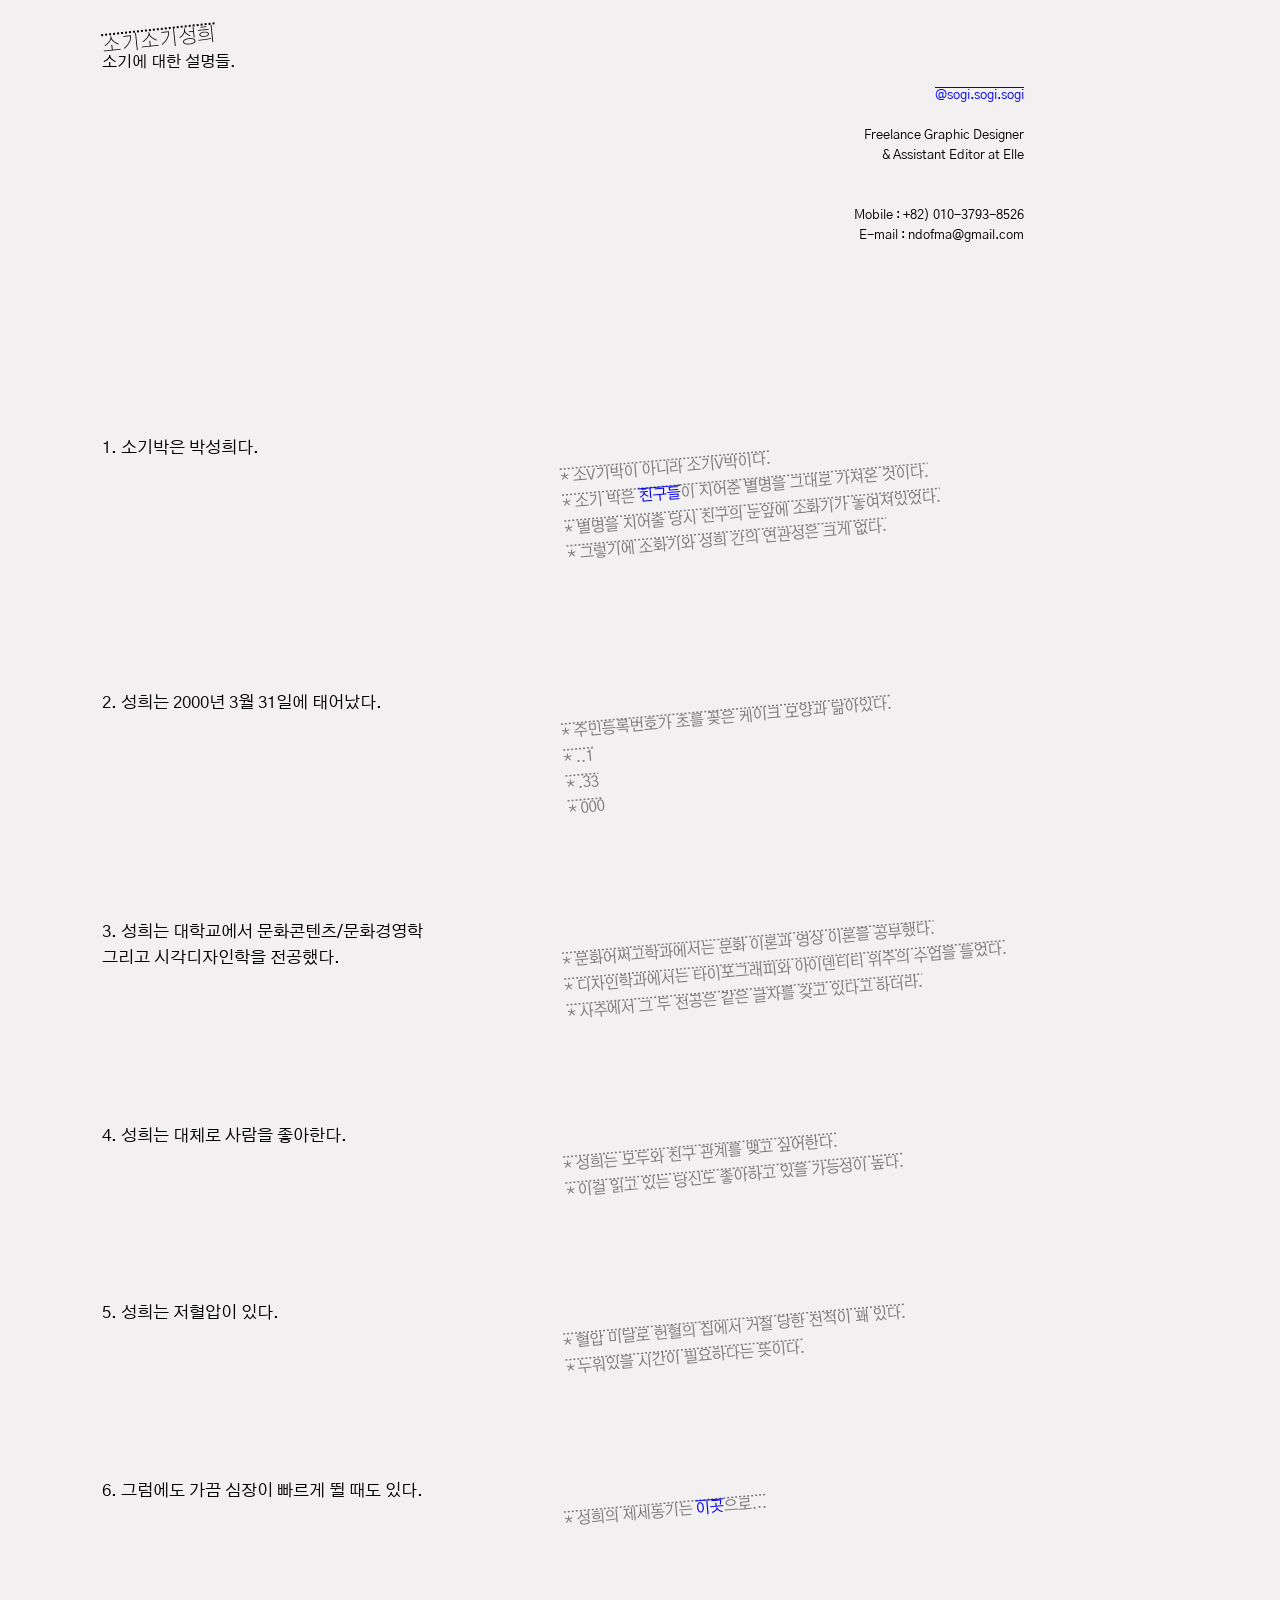
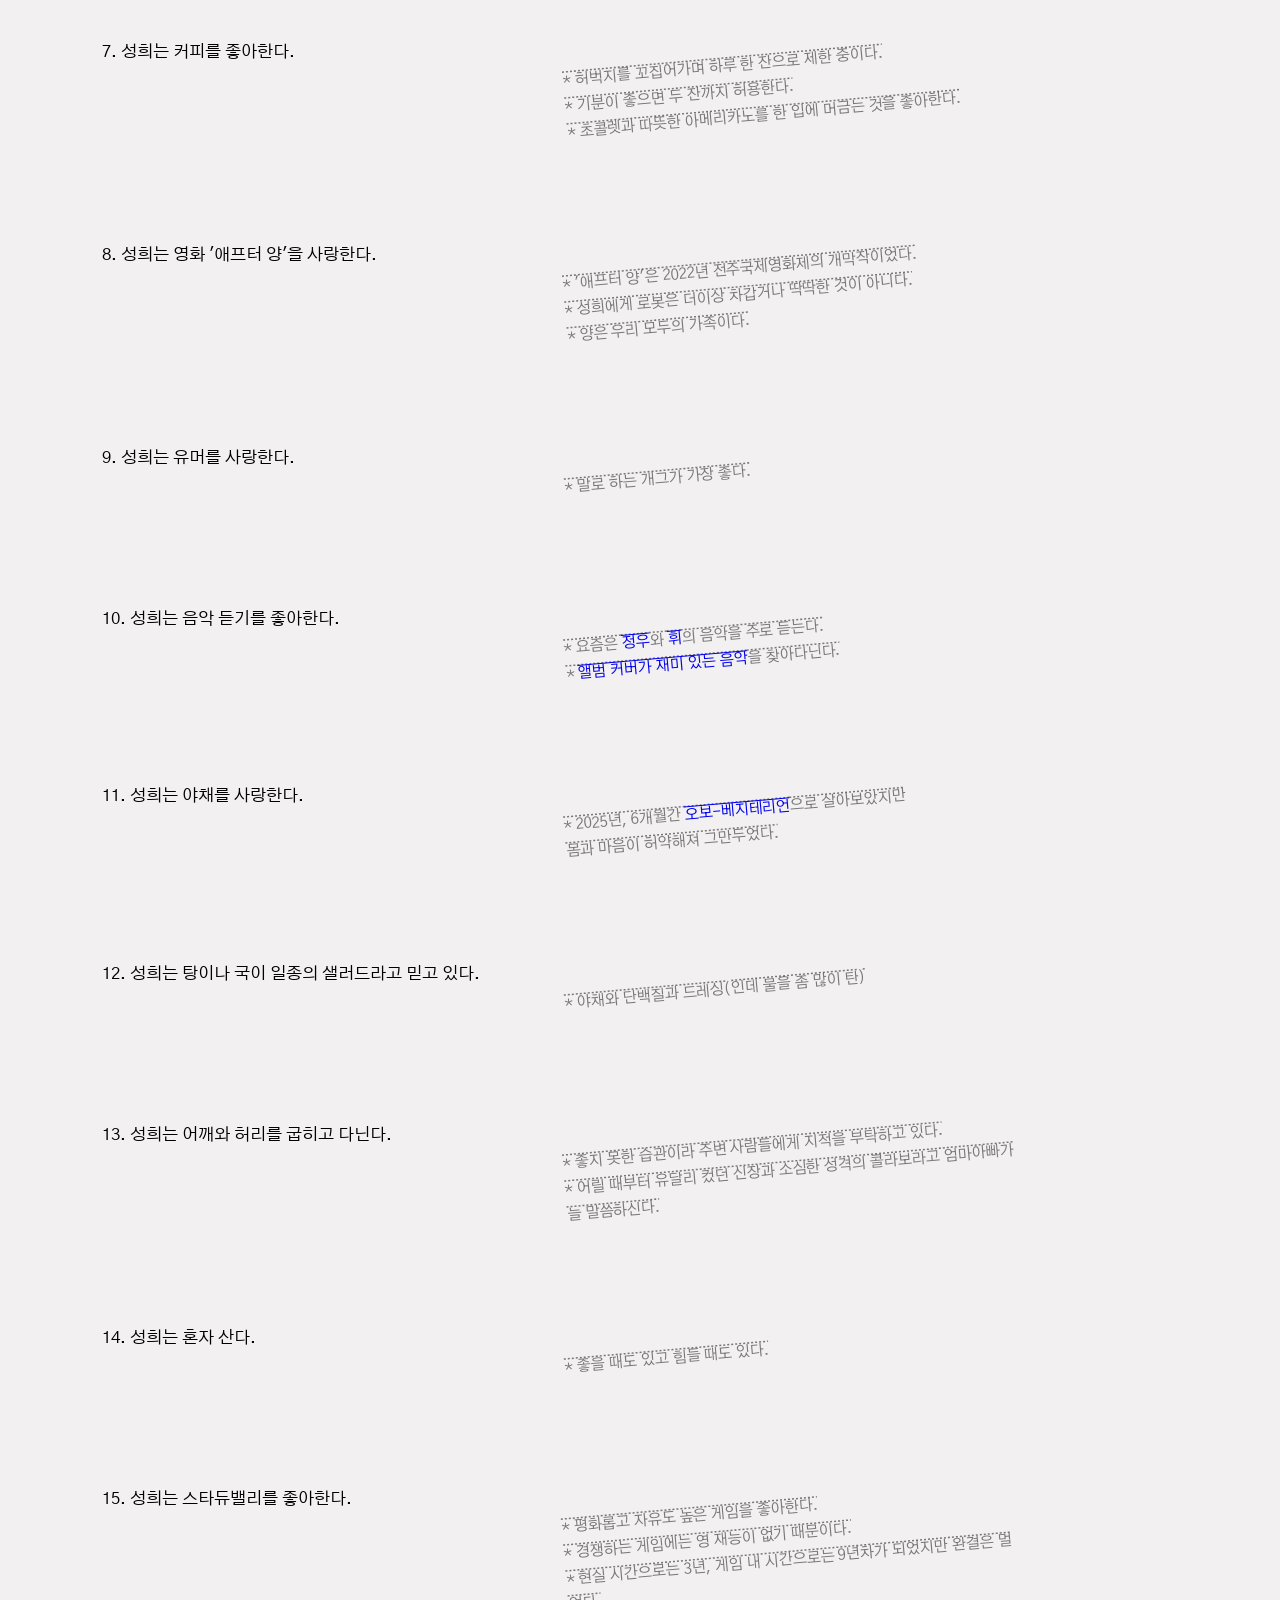
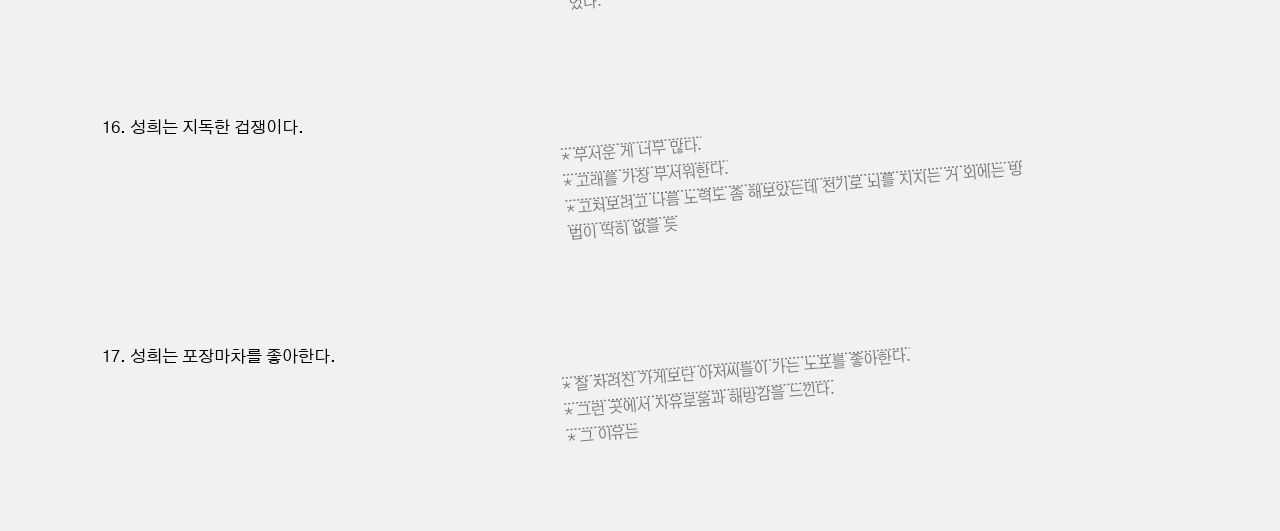
==== index.html @ a4426c16 "Rename sogi.sogi.html to index.html" ====
<!DOCTYPE html>
<html lang="ko">
<head>
    <meta charset="UTF-8">
    <meta name="viewport" content="width=device-width, initial-scale=1.0">
  <link rel="preconnect" href="https://fonts.googleapis.com">
  <link rel="preconnect" href="https://fonts.gstatic.com" crossorigin>
  <link href="https://fonts.googleapis.com/css2?family=Gothic+A1&display=swap" rel="stylesheet">
  
  <link rel="stylesheet" href="sogi.sogi.css" />
    <title>sogi.sogi.seonghee!</title></head>

    <body>
        <!-- <p class="big">소기</p>
        <p class="big">소기</p>
        <p class="big">성희</p> -->
        
        
        <div class="row"> 
            <div<
        <p class="title">소기소기성희</p>
       <!-- <div class="fixed-note"></div>  -->
        
        </div>
<div>소기에 대한 설명들.</div>         
         <aside>
        <p class="info">
            <a href="https://www.instagram.com/sogi.sogi.sogi/">@sogi.sogi.sogi</a><br> <br>Freelance Graphic Designer<br>& Assistant Editor at Elle<br><br><br>Mobile : +82) 010-3793-8526<br>E-mail : ndofma@gmail.com<br></p></aside>
        </div>
        
         <br><br><br><br><br><br><br><br>


    <main class="layout">
        <div class="row">
        <p class = "text">1. 소기박은 박성희다.<br></p>
        <aside class="note"><br>
       * 소V기박이 아니라 소기V박이다.<br>
   * 소기 박은 <a href="https://sogithehuman.neocities.org/chin9">친구들</a>이 지어준 별명을 그대로 가져온 것이다.<br>
 * 별명을 지어줄 당시 친구의 눈앞에 소화기가 놓여져있었다.<br>
* 그렇기에 소화기와 성희 간의 연관성은 크게 없다.<br>
<!-- *  <img src="./images/sh.HEIC" title="피곤한 성희"> 성희는 이렇게 생겼다.<br>
* 피곤해서 죽기 직전에 지하철에서 남긴 사진이다.<br>
* 성희는 늘 지쳐있다. <br>
* 당신과 함께 있는 지금 이 자리가 즐겁지 않은 것이 아니다.<br>
* 성희는 내일도 벌써 피곤하다.--><br>
       
        </aside></div>
        <br><br><br><br><br>

           <div class="row">
         <p class="text">2. 성희는 2000년 3월 31일에 태어났다.</p>
         <aside class="note"><br>
        * 주민등록번호가 초를 꽂은 케이크 모양과 닮아있다.<br>
        * ..1<br>
        * .33<br>
        * 000</aside>
         </div>   <br><br><br><br><br>


    <div class="row">
         <p class="text">3. 성희는 대학교에서 문화콘텐츠/문화경영학<br>그리고 시각디자인학을 전공했다.</p>
         <aside class="note"><br>
                * 문화어쩌고학과에서는 문화 이론과 영상 이론을 공부했다.<br>
                * 디자인학과에서는 타이포그래피와 아이덴티티 위주의 수업을 들었다.<br>
                * 사주에서 그 두 전공은 같은 글자를 갖고  있다고 하더라.<br>
         </aside>
        </div>
             <br><br><br><br><br>



         <div class="row">
         <p class="text">4. 성희는 대체로 사람을 좋아한다.</p>
         <aside class="note"><br>
        * 성희는 모두와 친구 관계를 맺고 싶어한다.<br>
        * 이걸 읽고 있는 당신도 좋아하고 있을 가능성이 높다.</aside>
         </div>
 <br><br><br>      <br><br>
 
 
 <div class="row">
         <p class="text">5. 성희는 저혈압이 있다.</p>
         <aside class="note"><br>
         * 혈압 미달로 헌혈의 집에서 거절 당한 전적이 꽤 있다.<br>
        * 누워있을 시간이 필요하다는 뜻이다.
        </aside> </div> <br><br><br><br><br>
        
        
 
         <div class="row">
         <p class="text">6. 그럼에도 가끔 심장이 빠르게 뛸 때도 있다.</p>
         <aside class="note"><br>
        * 성희의 제세동기는 <a href="https://sogithehuman.neocities.org/favorite">이곳</a>으로...<br>
         </div> <br><br><br><br><br>
         
         
 
 
 
    <div class="row">
         <p class="text">7. 성희는 커피를 좋아한다.</p>
         <aside class="note"><br>
        * 허벅지를 꼬집어가며 하루 한 잔으로 제한 중이다.<br>
        * 기분이 좋으면 두 잔까지 허용한다.<br>
        * 초콜렛과 따뜻한 아메리카노를 한 입에 머금는 것을 좋아한다.</aside>
         </div>   <br><br><br><br><br>
         

             <div class="row">
         <p class="text">8. 성희는 영화 '애프터 양'을 사랑한다.</p>
         <aside class="note"><br>
          * '애프터 양'은 2022년 전주국제영화제의 개막작이었다.<br> 
        * 성희에게 로봇은 더이상 차갑거나 딱딱한 것이 아니다.<br>
        * 양은 우리 모두의 가족이다.</aside>
         </div>   <br><br><br><br><br>

         

         <div class="row">
         <p class="text">9. 성희는 유머를 사랑한다.</p>
         <aside class="note"><br>
        * 말로 하는 개그가 가장 좋다.</aside>
         </div>   <br><br><br><br><br>

            <div class="row">
         <p class="text">10. 성희는 음악 듣기를 좋아한다.</p>
         <aside class="note"><br>
        * 요즘은 <a href="https://youtu.be/V5HoLAXrogw?si=Zz0A3NpI5x4btUNz">정우</a>와 <a href="https://youtu.be/dEBseichzEA?si=SrDgjM03wIqB45ku">휘</a>의 음악을 주로 듣는다.<br>
        * <a href="https://music.apple.com/kr/playlist/%EC%95%A8%EB%B2%94-%EC%BB%A4%EB%B2%84%EC%97%90-%EB%8C%80%ED%95%9C-%ED%94%8C%EB%A0%88%EC%9D%B4%EB%A6%AC%EC%8A%A4%ED%8A%B8/pl.u-pMyl1pbHW2Dy07X?l=en-GB">앨범 커버가 재미 있는 음악</a>을 찾아다닌다.</aside>
         </div>   <br><br><br><br><br>


                  <div class="row">
         <p class="text">11. 성희는 야채를 사랑한다.</p>
         <aside class="note"><br>
        * 2025년, 6개월간 <a href="https://namu.wiki/w/채식주의#s-2.1.3">오보-베지테리언</a>으로 살아보았지만 <br>
        몸과 마음이 허약해져 그만두었다.</aside>
         </div>   <br><br><br><br><br>
         
                          <div class="row">
         <p class="text">12. 성희는 탕이나 국이 일종의 샐러드라고 믿고 있다.</p>
         <aside class="note"><br>
        * 야채와 단백질과 드레싱(인데 물을 좀 많이 탄)<br>
    </aside>
         </div>   <br><br><br><br><br>



         <div class="row">
         <p class="text">13. 성희는 어깨와 허리를 굽히고 다닌다.</p>
         <aside class="note"><br>
        * 좋지 못한 습관이라 주변 사람들에게 지적을 부탁하고 있다.<br>
        * 어릴 때부터 유달리 컸던 신장과 소심한 성격의 콜라보라고 엄마아빠가 늘 말씀하신다.
        </aside> </div> <br><br><br><br><br>
        
        <div class="row">
         <p class="text">14. 성희는 혼자 산다.</p>
         <aside class="note"><br>
        * 좋을 때도 있고 힘들 때도 있다.</aside>
         </div>   <br><br><br><br><br>
         
                 <div class="row">
         <p class="text">15. 성희는 스타듀밸리를 좋아한다.</p>
         <aside class="note"><br>
        * 평화롭고 자유도 높은 게임을 좋아한다.<br>
        * 경쟁하는 게임에는 영 재능이 없기 때문이다.<br>
        * 현실 시간으로는 3년, 게임 내 시간으로는 9년차가 되었지만 완결은 멀었다.</aside>
         </div>   <br><br><br><br><br>

                 <div class="row">
         <p class="text">16. 성희는 지독한 겁쟁이다.</p>
         <aside class="note"><br>
        * 무서운 게 너무 많다.<br>
        * 고래를 가장 무서워한다.<br>
        * 고쳐보려고 나름 노력도 좀 해보았는데 전기로 뇌를 지지는 거 외에는 방법이 딱히 없을 듯</aside>
         </div>   <br><br><br><br><br>
         
         
                   <div class="row">
         <p class="text">17. 성희는 포장마차를 좋아한다.</p>
         <aside class="note"><br>
        * 잘 차려진 가게보단 아저씨들이 가는 노포를 좋아한다.<br>
        * 그런 곳에서 자유로움과 해방감을 느낀다.<br>
        * 그 이유는</aside>
         </div>   <br><br><br><br><br>


    


        </div>
        </body>
---- sogi.sogi.css ----
body {
     margin: 0;
  height: 100vh;
  background: #F2f0f0;
  font-family: 'Gothic A1', sans-serif;
    /* background-image: url("../images/winnie_illust.png");.. 더블닷이 나간다는 거임 폴더 얘기 ㅇㅇ */
    display: flex; /* flex를 넣으면 flex direction 넣어줘야함 */
  flex-direction: column; /* row와 column, 컬럼의 친구는 align-item */
  padding-top: 10px;
  padding-left: 8vw;
  padding-right: 20vw;
  padding-bottom: 10vw;
  
}

.box {
 font-size:11pt;
 line-height:1.5;
  text-indent: 2em;
}

.title{
 font-size: 15Pt;
 font-weight:200;
     transform :rotate(-6deg);
    text-decoration-line: overline;
    text-decoration-style: dotted;
}

.row{
    display: grid;
    grid-template-columns : 1fr 1fr;
}


.text{
 font-size: 13pt 
}
.note{
    font-size: 11.4pt;
    line-height: 1.7;
    color: rgba(0, 0, 0, 0.5);
    transform: rotate(-5deg);
        text-decoration-line: overline;
    text-decoration-style: dotted;
}

a {  text-decoration-line: overline;
    text-decoration-style:solid;
}


p {
    font-size: 13pt;
    line-height :1.5;
    
}


.fixed-note {
    position: fixed;
  
}

.info {
  text-align : right;
  font-size : 10pt;
  
}

.img {
    width: 8vw;
    vertical-align: top;
    align-items:right;
   
}




/** .big {
    text-align: center;
    font-family: 'Times New Roman', Times, serif;
    font-size: 80pt;
     line-height: 0;
} **/
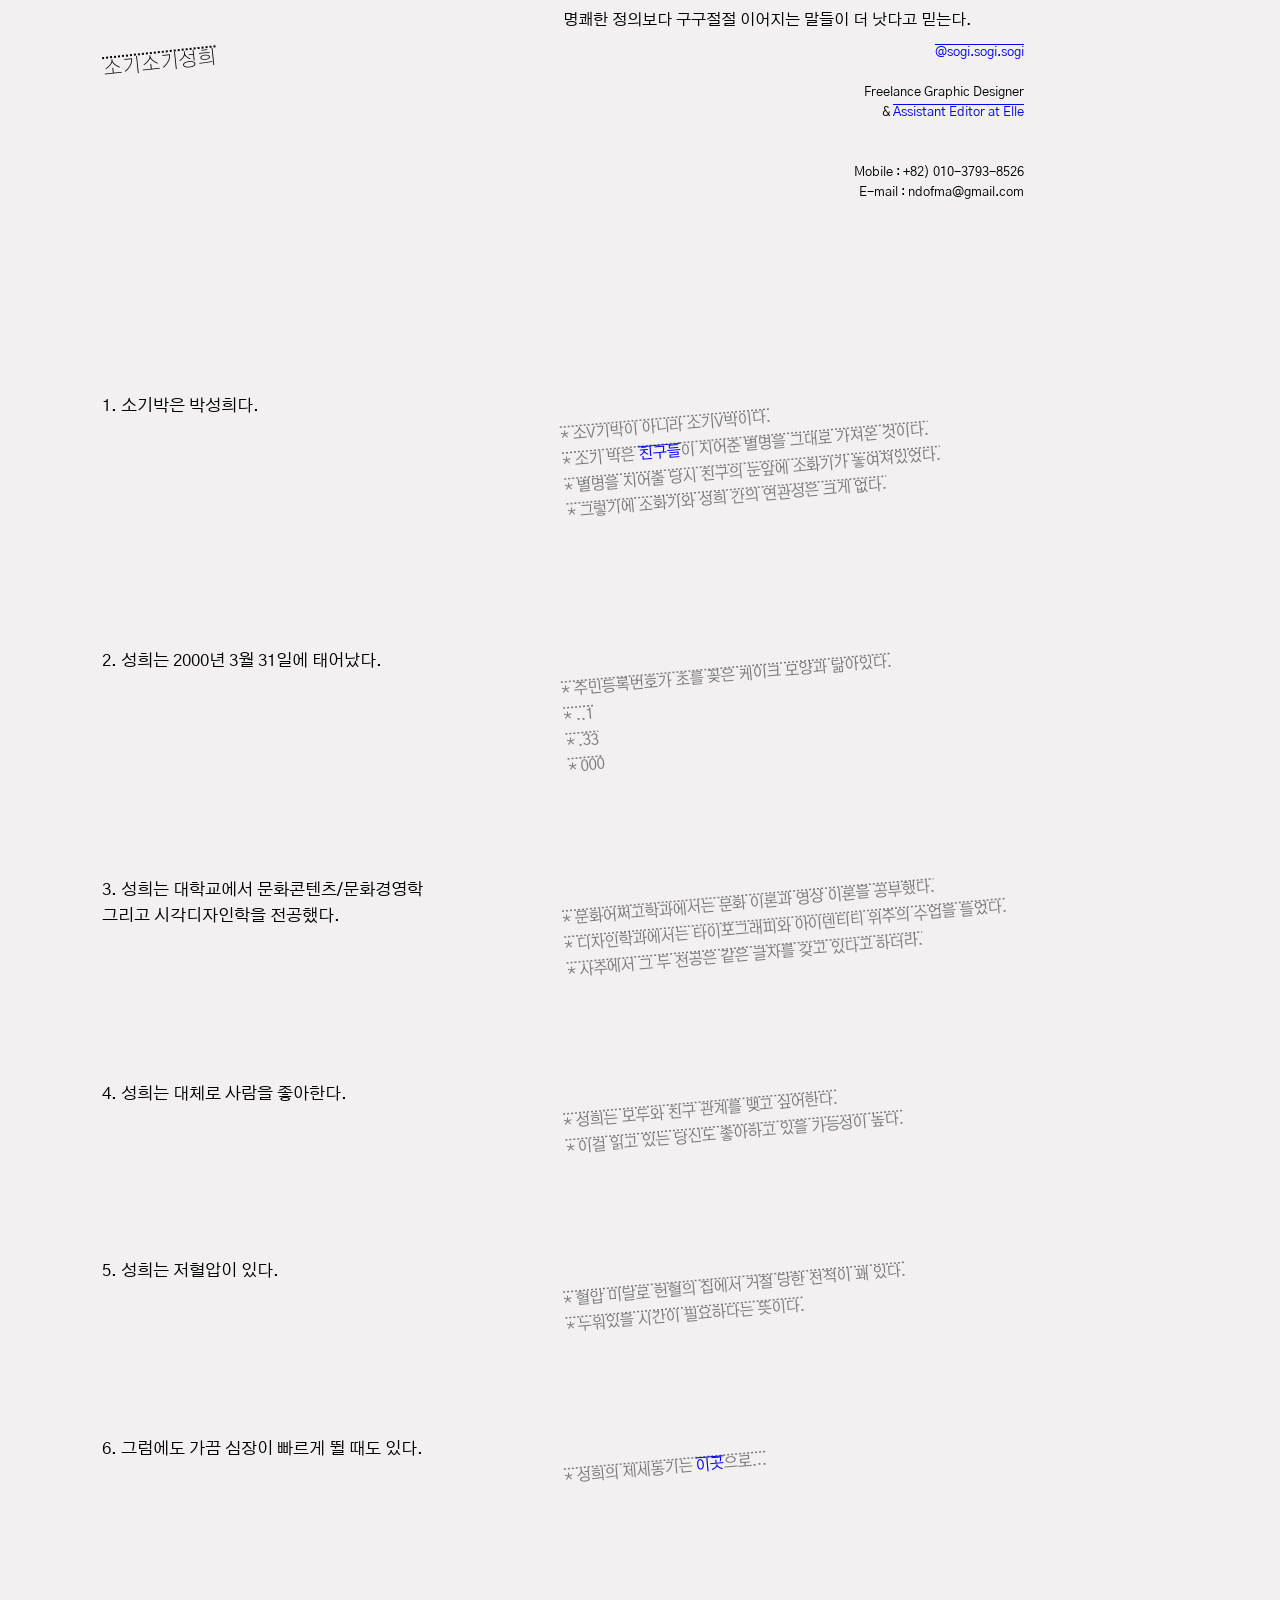
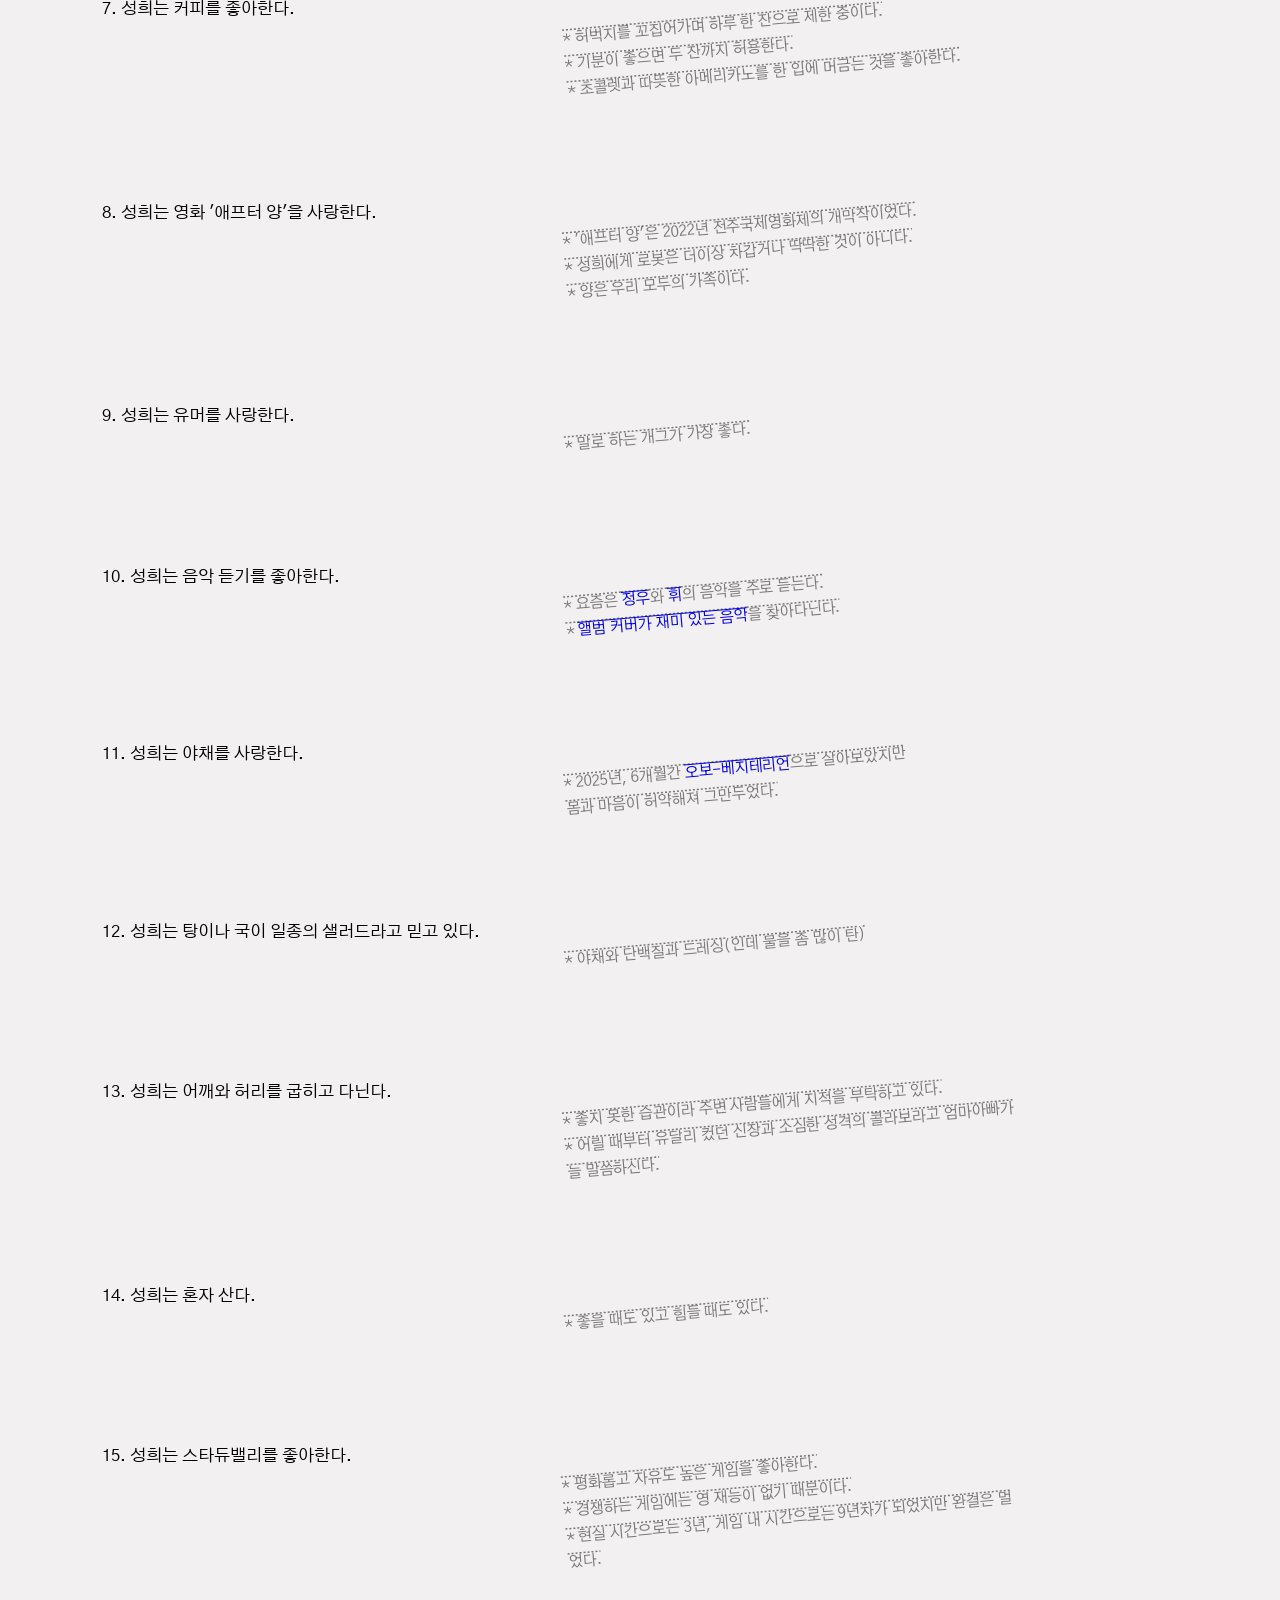
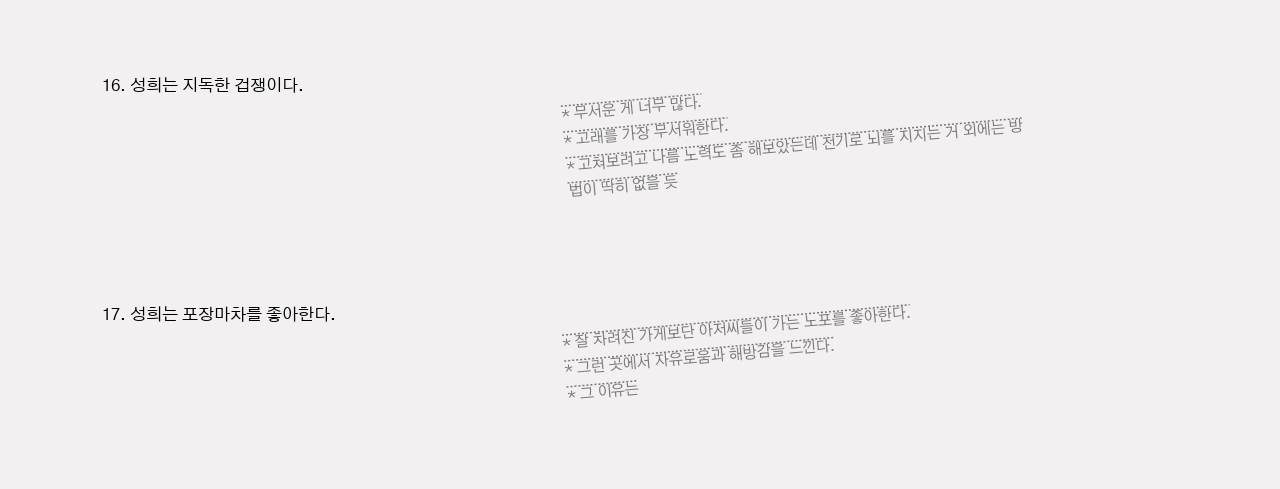
==== commit a90f9ef9: "Update index.html" ====
--- a/index.html
+++ b/index.html
@@ -17,16 +17,18 @@
         
         
         <div class="row"> 
-            <div<
+            <div>
         <p class="title">소기소기성희</p>
        <!-- <div class="fixed-note"></div>  -->
         
         </div>
-<div>소기에 대한 설명들.</div>         
+<div>명쾌한 정의보다 구구절절 이어지는 말들이 더 낫다고 믿는다.       
          <aside>
         <p class="info">
-            <a href="https://www.instagram.com/sogi.sogi.sogi/">@sogi.sogi.sogi</a><br> <br>Freelance Graphic Designer<br>& Assistant Editor at Elle<br><br><br>Mobile : +82) 010-3793-8526<br>E-mail : ndofma@gmail.com<br></p></aside>
-        </div>
+            <a href="https://www.instagram.com/sogi.sogi.sogi/">@sogi.sogi.sogi</a><br> <br>Freelance Graphic Designer<br>& <a href ="https://sogibak.github.io/working/">Assistant Editor at Elle</a><br><br><br>Mobile : +82) 010-3793-8526<br>E-mail : ndofma@gmail.com<br></p></aside>
+</div>       
+
+</div>
         
          <br><br><br><br><br><br><br><br>
 
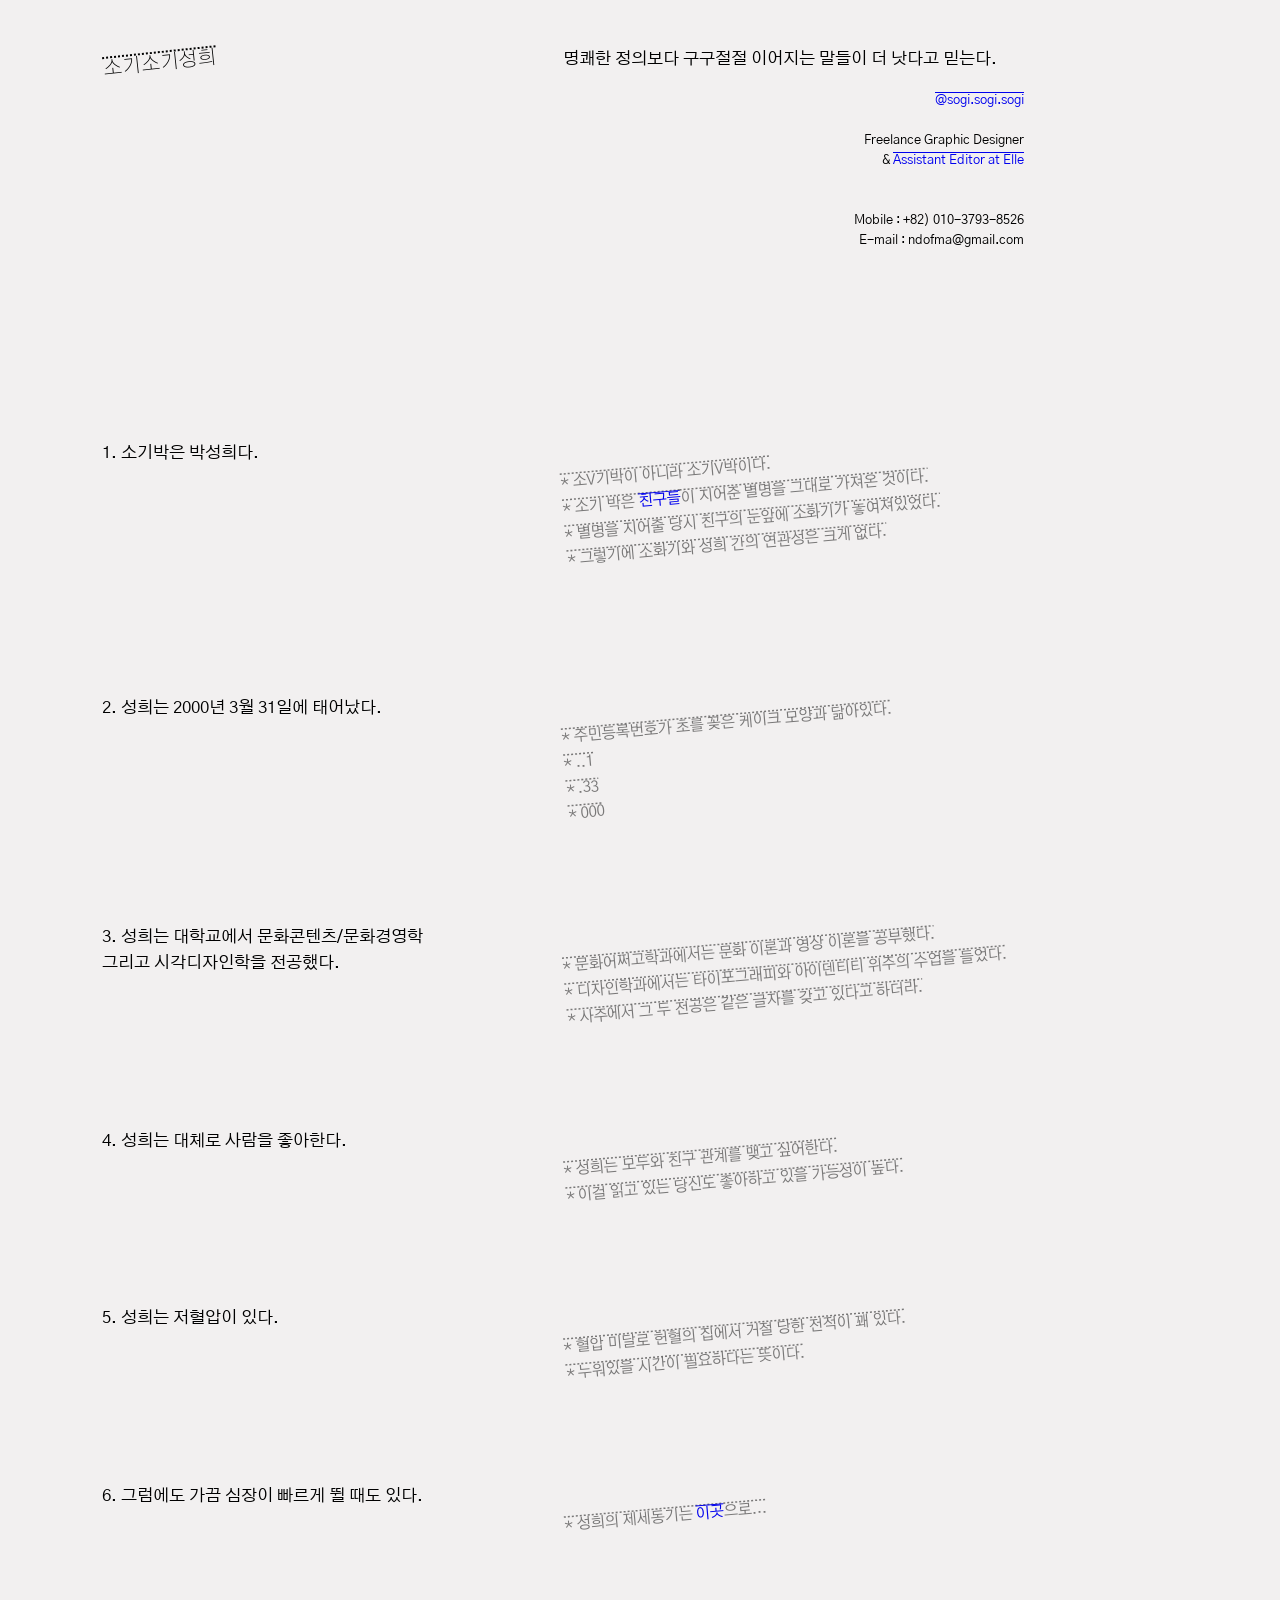
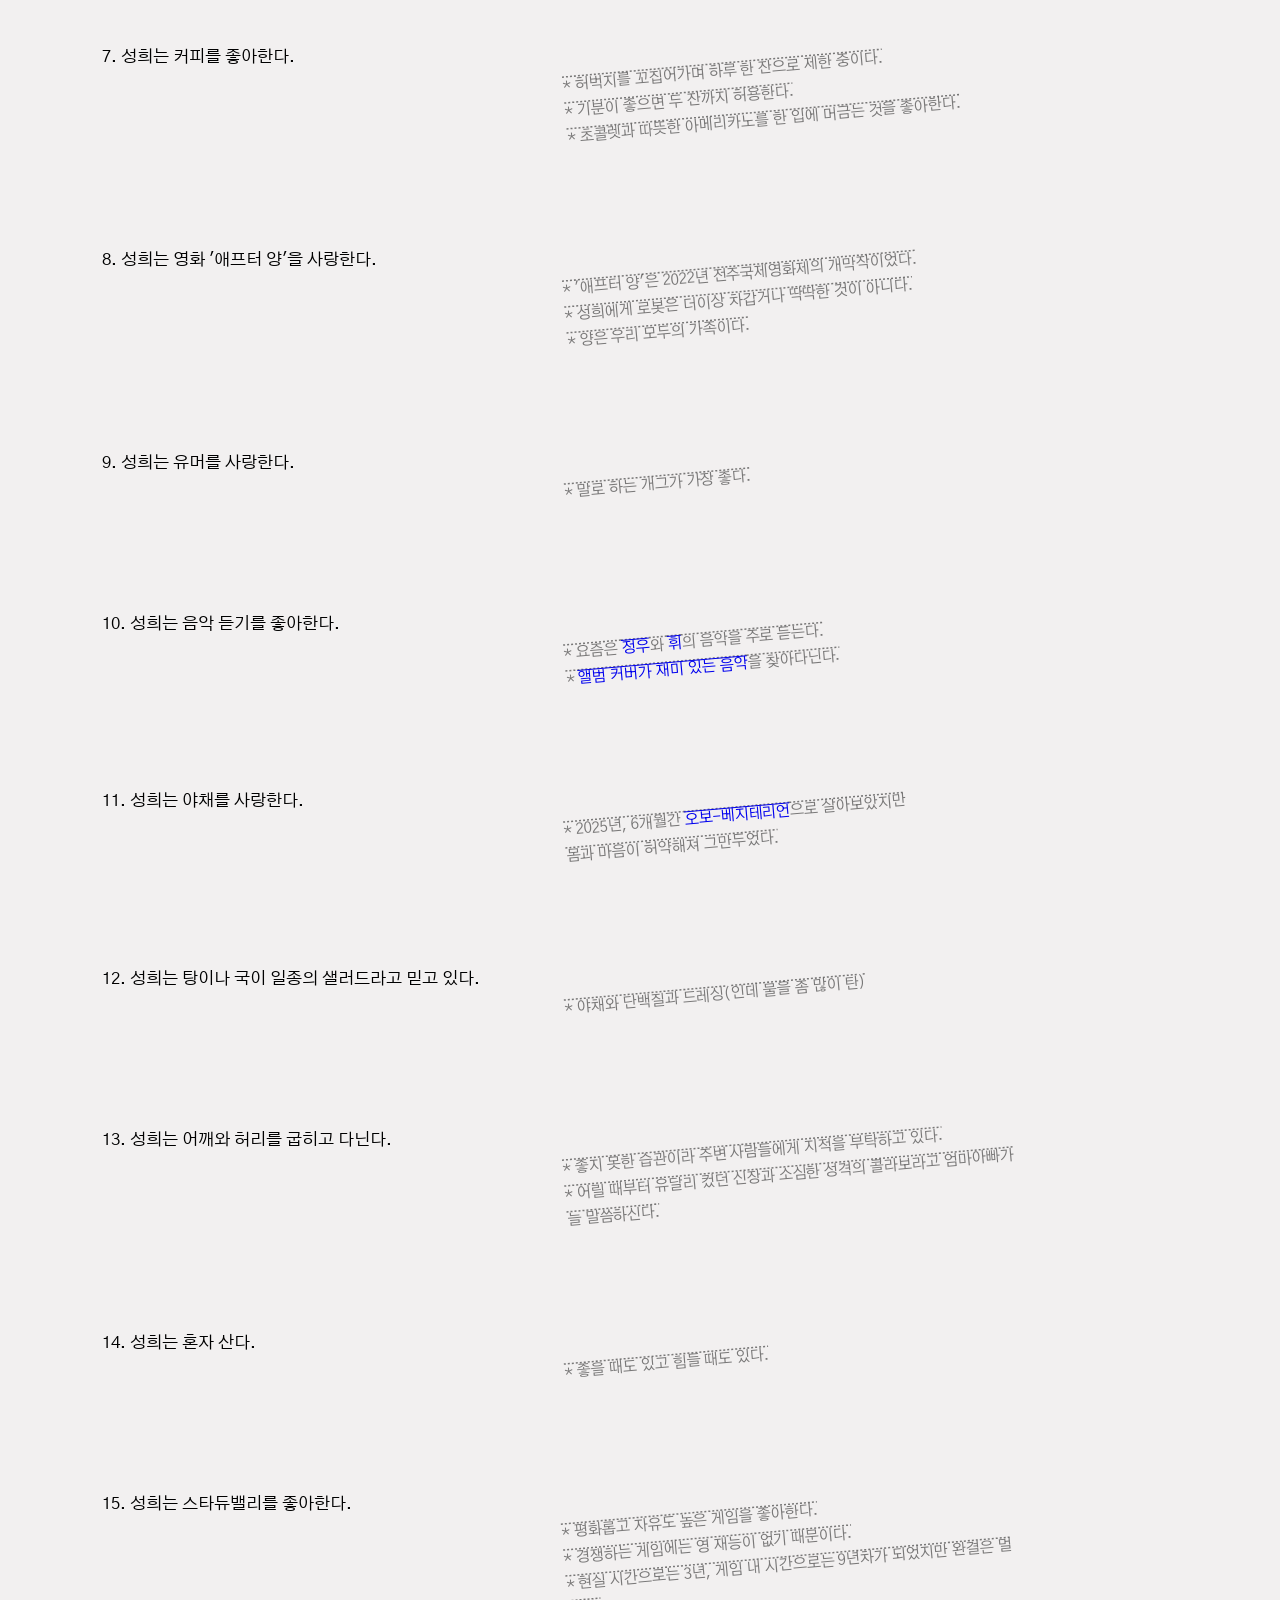
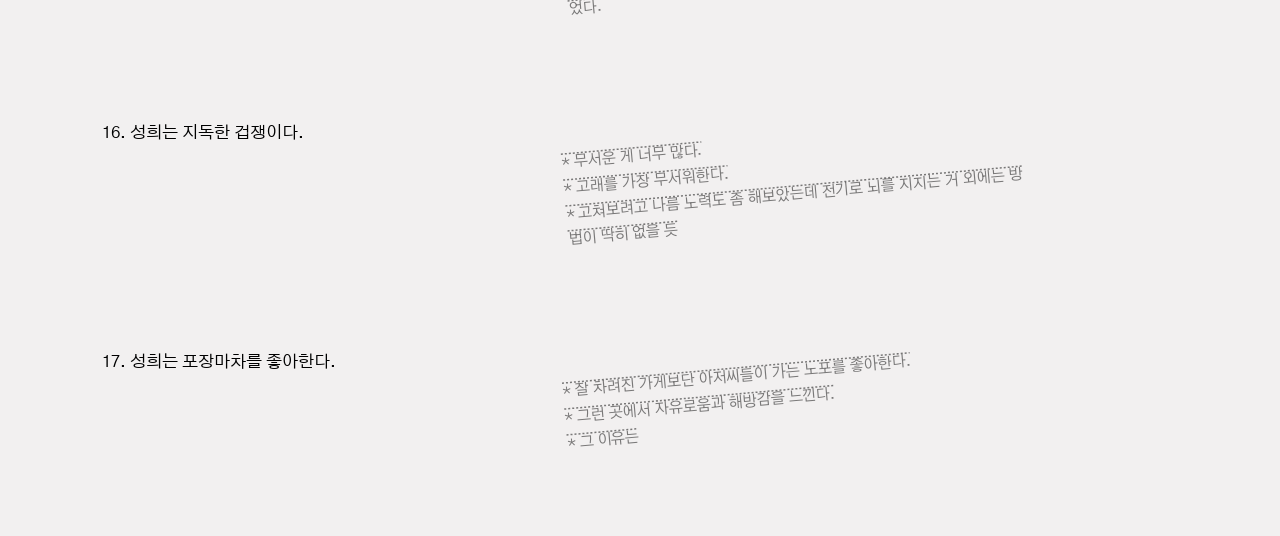
==== commit ac76e23a: "Update index.html" ====
--- a/index.html
+++ b/index.html
@@ -22,7 +22,7 @@
        <!-- <div class="fixed-note"></div>  -->
         
         </div>
-<div>명쾌한 정의보다 구구절절 이어지는 말들이 더 낫다고 믿는다.       
+<div><br><p>명쾌한 정의보다 구구절절 이어지는 말들이 더 낫다고 믿는다.</p>
          <aside>
         <p class="info">
             <a href="https://www.instagram.com/sogi.sogi.sogi/">@sogi.sogi.sogi</a><br> <br>Freelance Graphic Designer<br>& <a href ="https://sogibak.github.io/working/">Assistant Editor at Elle</a><br><br><br>Mobile : +82) 010-3793-8526<br>E-mail : ndofma@gmail.com<br></p></aside>
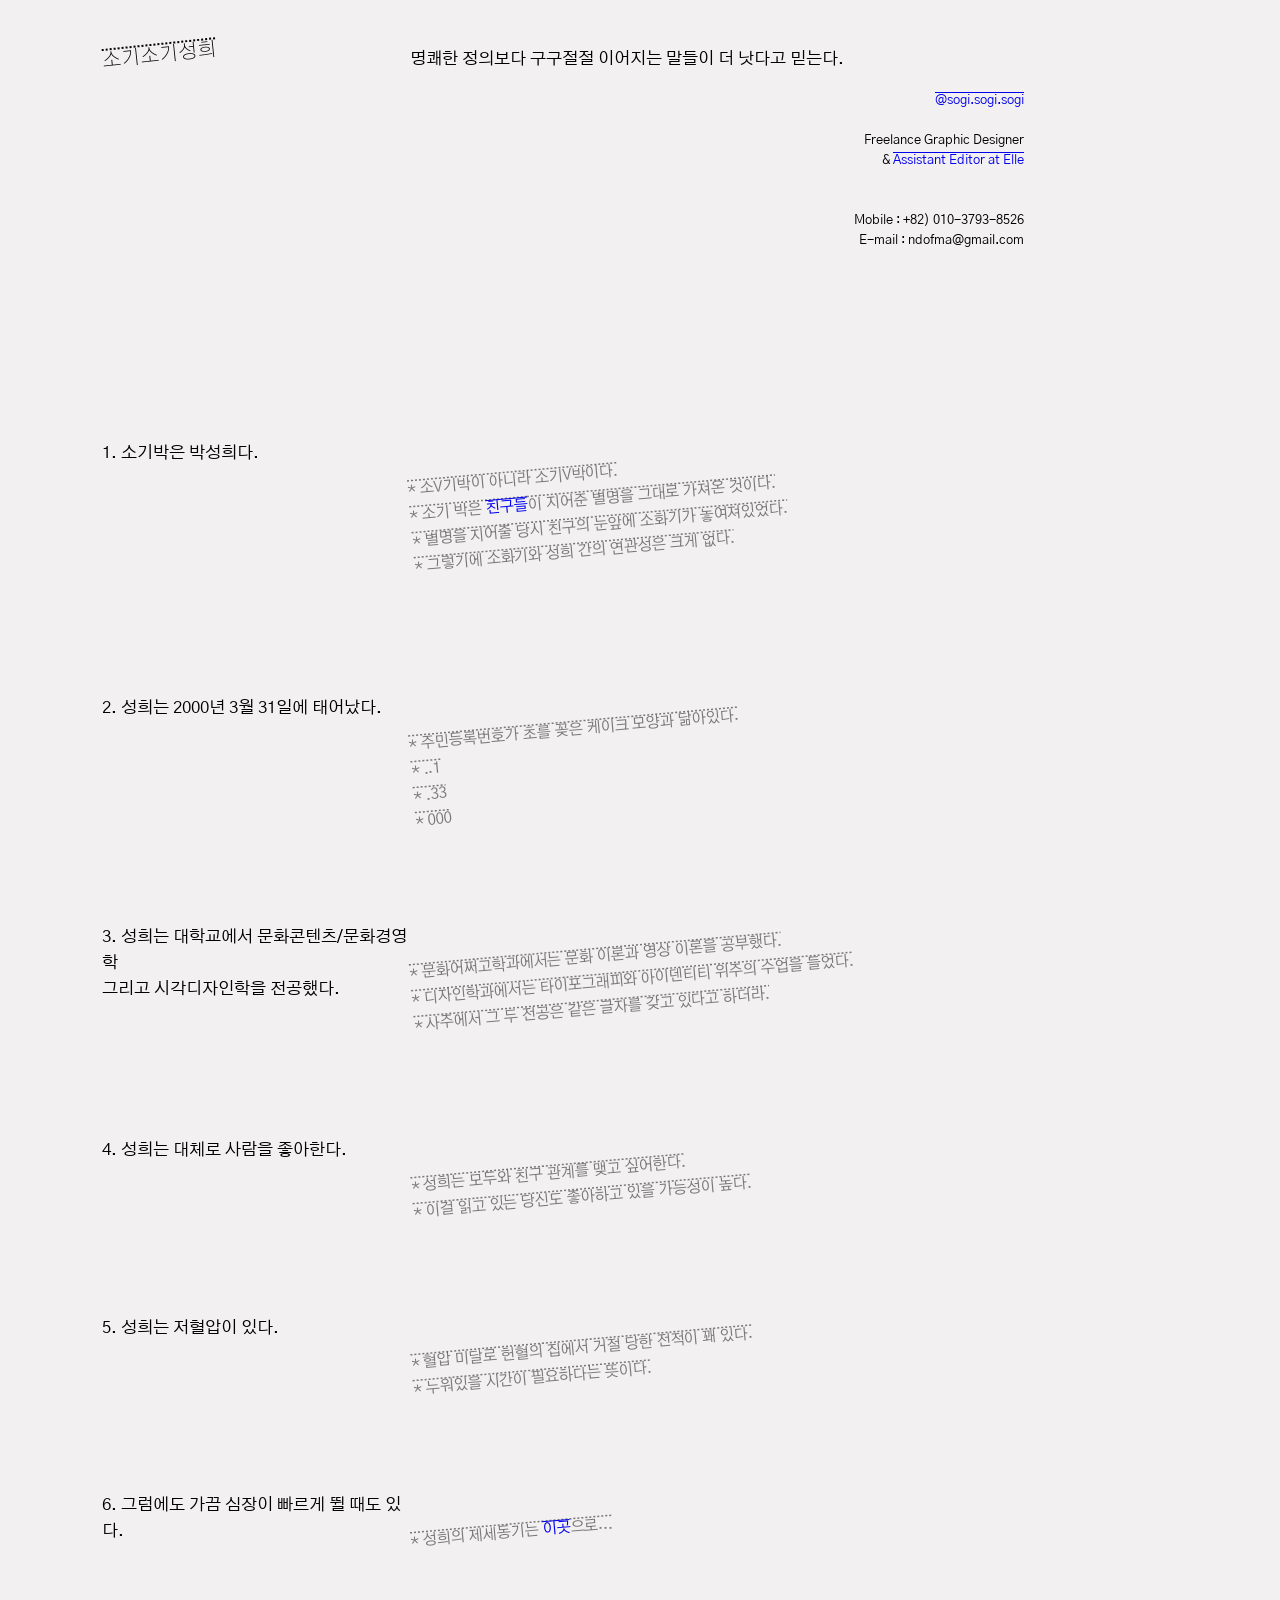
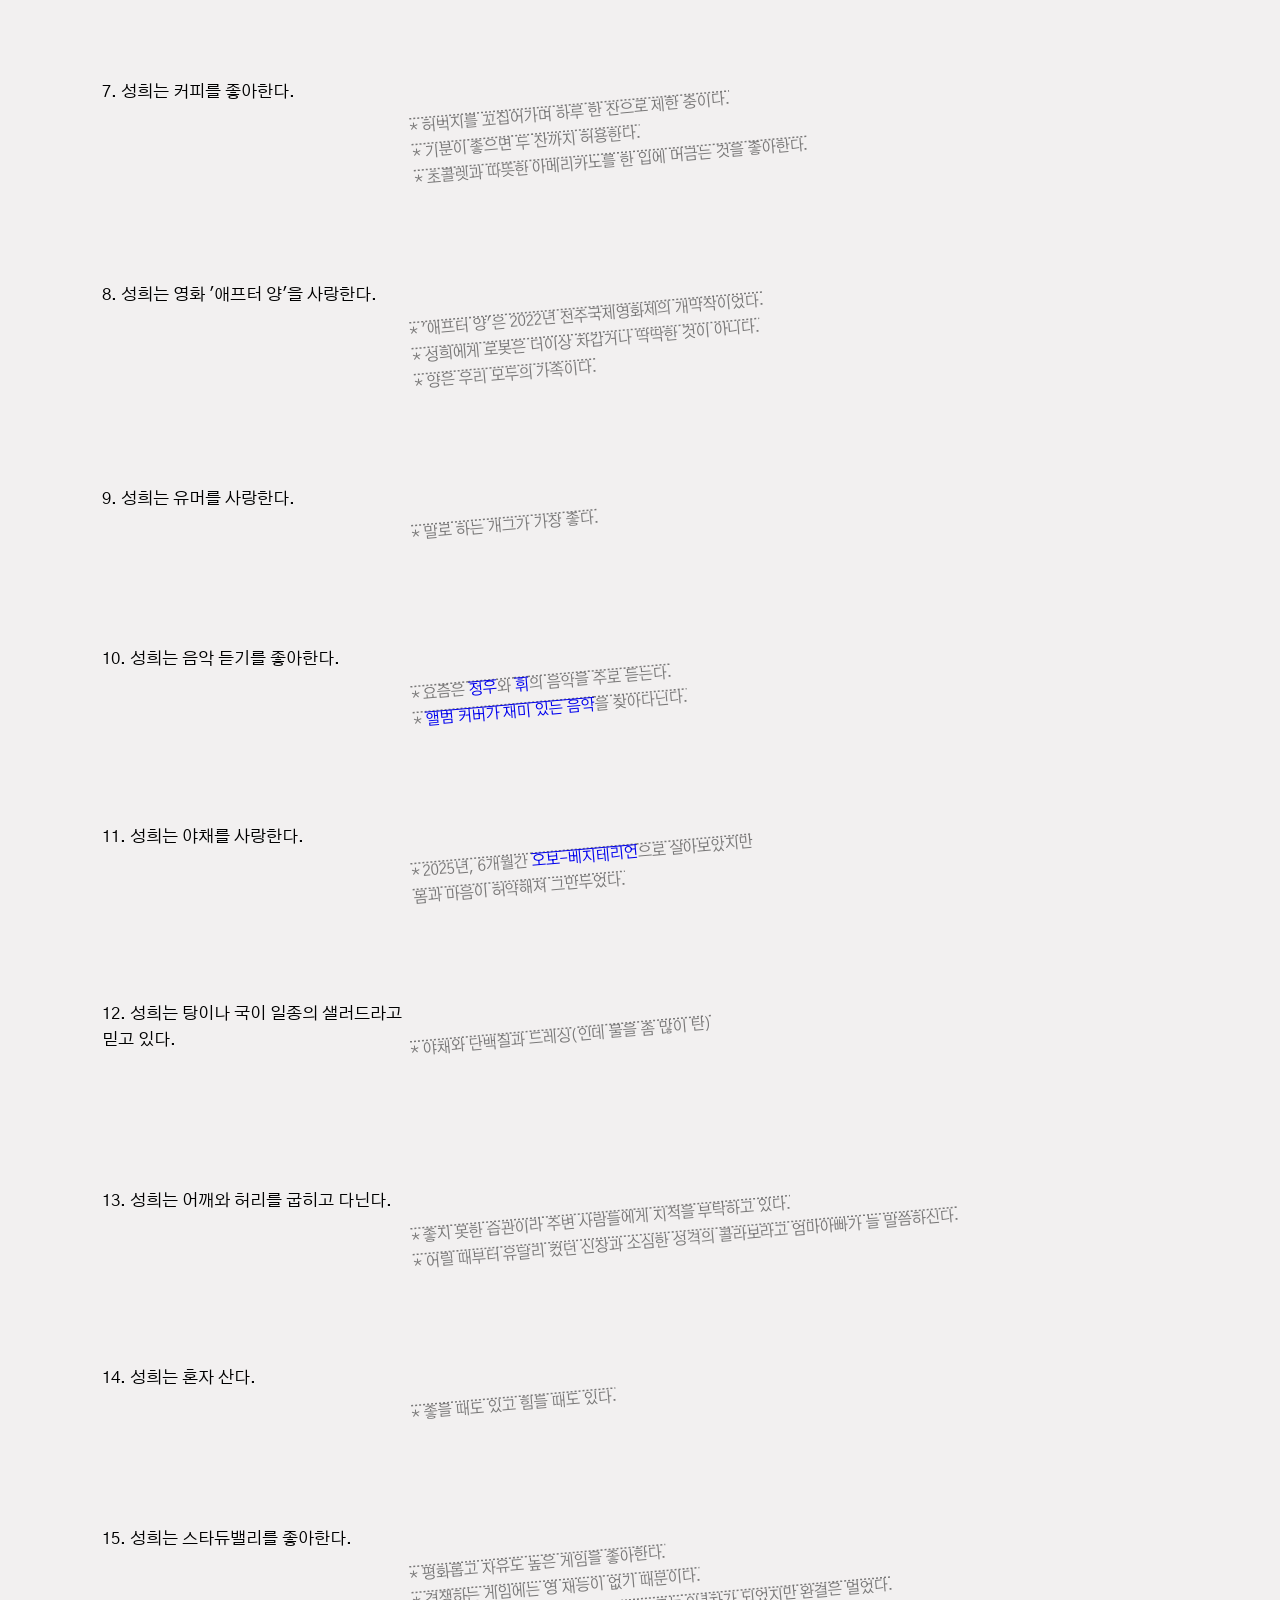
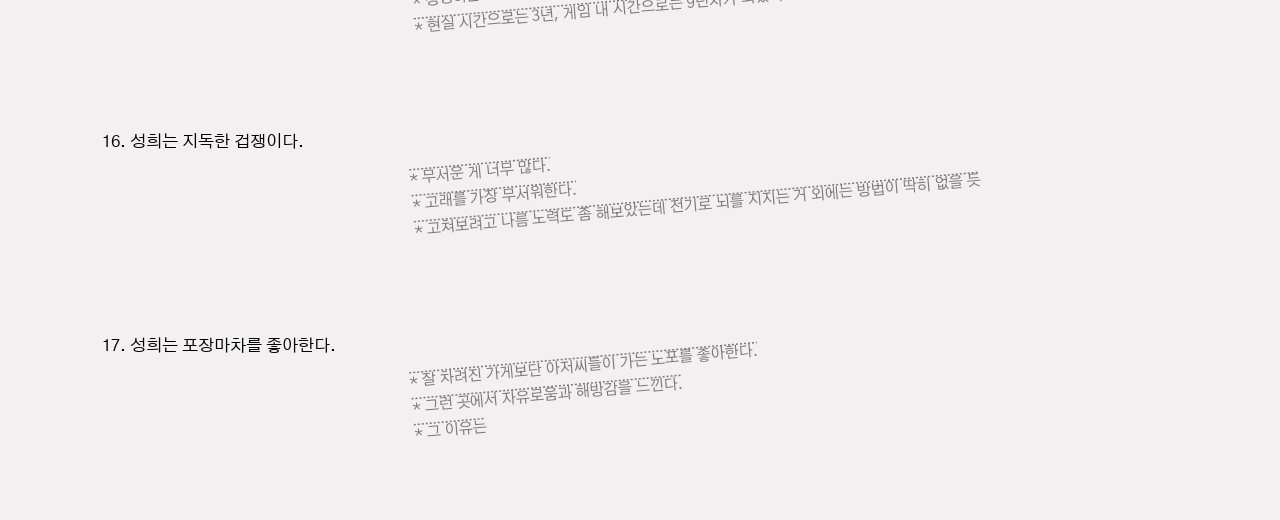
==== commit 923318e5: "Fix HTML encoding issues in index.html" ====
--- a/index.html
+++ b/index.html
@@ -38,7 +38,7 @@
         <p class = "text">1. 소기박은 박성희다.<br></p>
         <aside class="note"><br>
        * 소V기박이 아니라 소기V박이다.<br>
-   * 소기 박은 <a href="https://sogithehuman.neocities.org/chin9">친구들</a>이 지어준 별명을 그대로 가져온 것이다.<br>
+   * 소기 박은 <a href="https://sogibak.github.io/chin9/">친구들</a>이 지어준 별명을 그대로 가져온 것이다.<br>
  * 별명을 지어줄 당시 친구의 눈앞에 소화기가 놓여져있었다.<br>
 * 그렇기에 소화기와 성희 간의 연관성은 크게 없다.<br>
 <!-- *  <img src="./images/sh.HEIC" title="피곤한 성희"> 성희는 이렇게 생겼다.<br>
--- a/sogi.sogi.css
+++ b/sogi.sogi.css
@@ -29,7 +29,7 @@
 
 .row{
     display: grid;
-    grid-template-columns : 1fr 1fr;
+    grid-template-columns : 1fr 2fr;
 }
 
 
